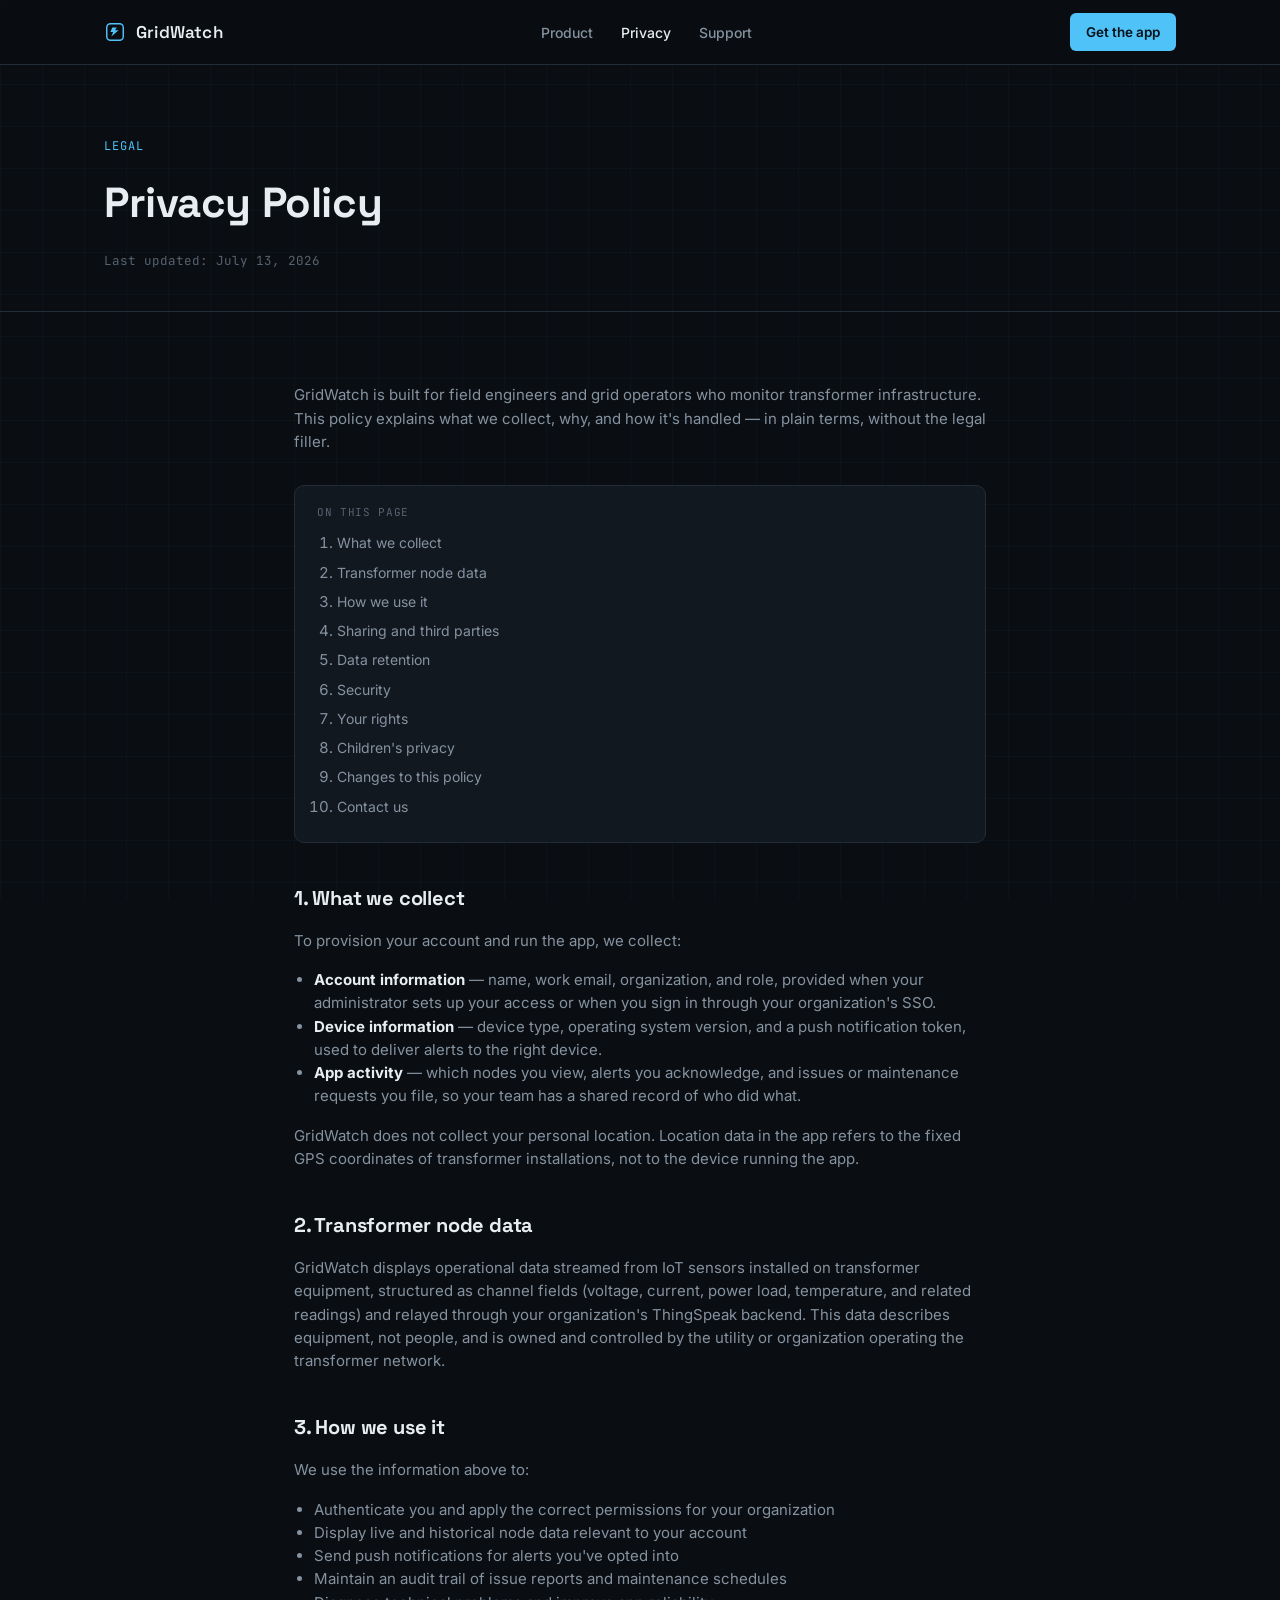
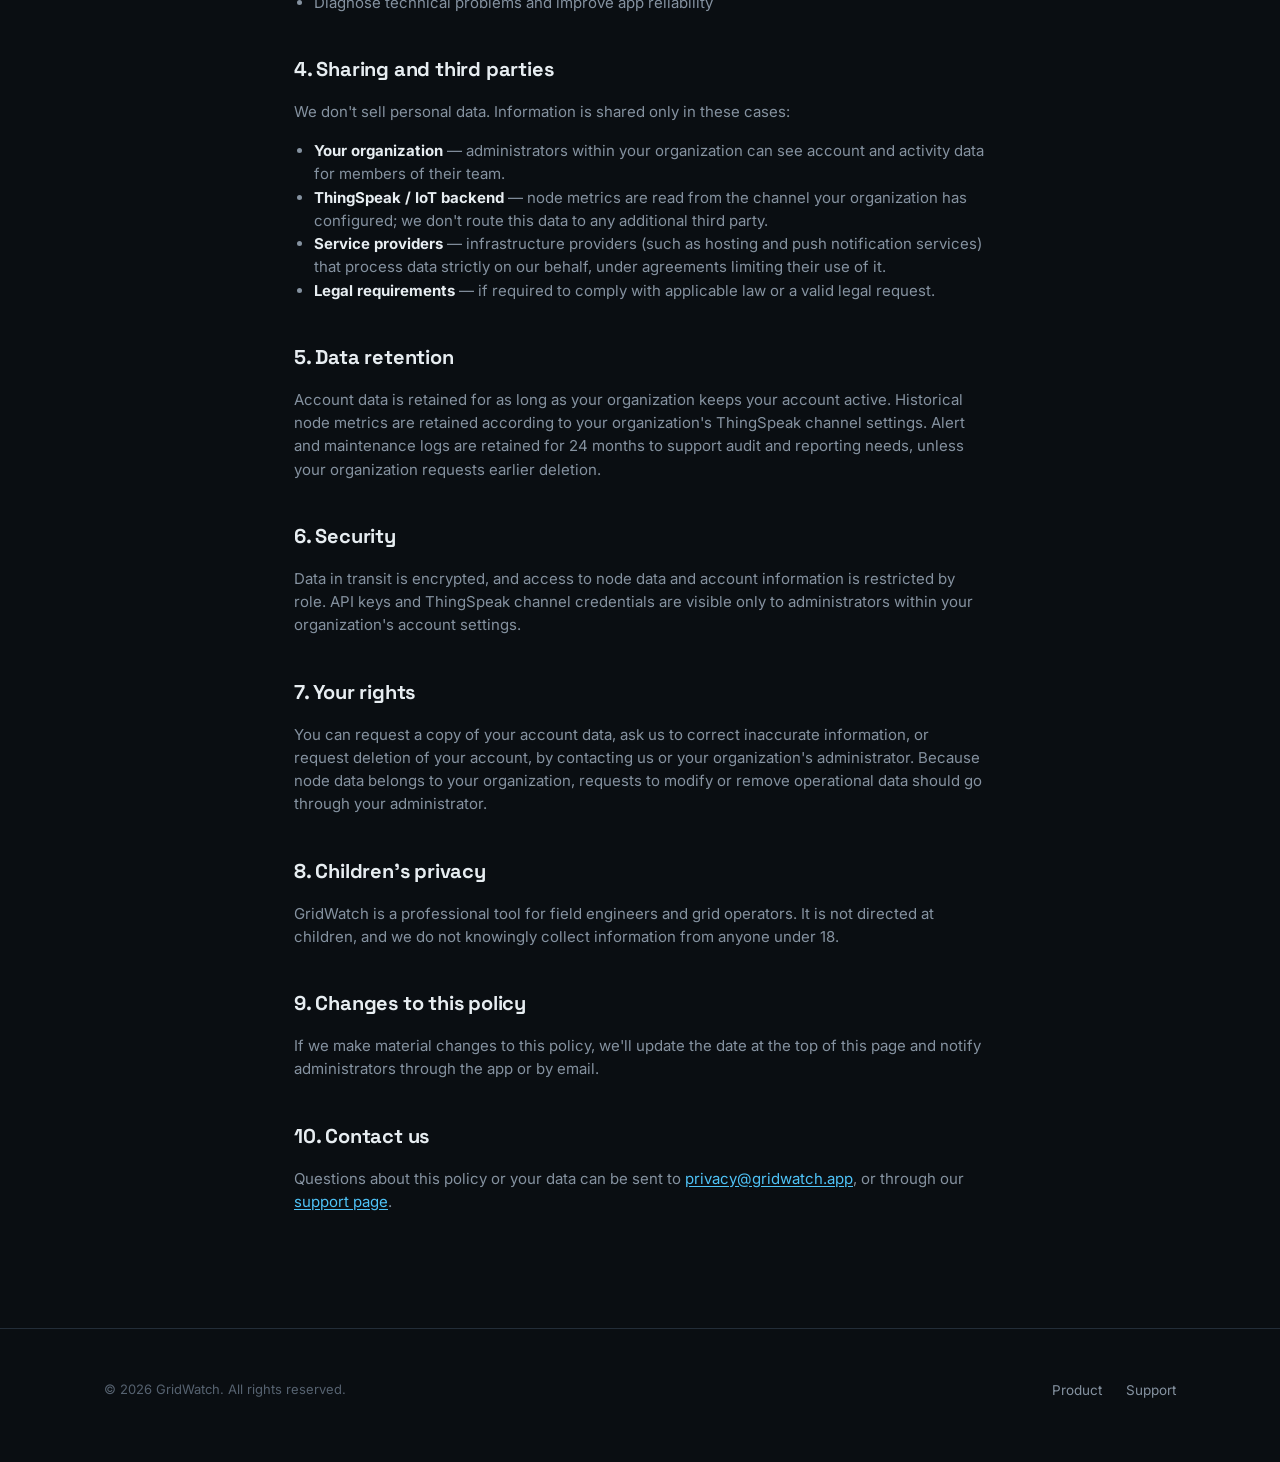
==== privacy.html @ d5551a35 "feat: implement new privacy and support pages with unified site styling" ====
<!DOCTYPE html>
<html lang="en">
<head>
<meta charset="UTF-8">
<meta name="viewport" content="width=device-width, initial-scale=1.0">
<title>Privacy Policy — GridWatch</title>
<meta name="description" content="How GridWatch collects, uses, and protects data for field engineers and grid operators monitoring transformer nodes across Ghana.">
<link rel="preconnect" href="https://fonts.googleapis.com">
<link rel="preconnect" href="https://fonts.gstatic.com" crossorigin>
<link href="https://fonts.googleapis.com/css2?family=Space+Grotesk:wght@500;600;700&family=Inter:wght@400;500;600&family=JetBrains+Mono:wght@400;500&display=swap" rel="stylesheet">
<link rel="stylesheet" href="styles.css">
</head>
<body>

<nav class="site-nav">
  <div class="wrap">
    <a href="index.html" class="brand">
      <svg class="brand-mark" viewBox="0 0 24 24" fill="none" xmlns="http://www.w3.org/2000/svg">
        <rect x="3" y="3" width="18" height="18" rx="4" stroke="#4fc3f7" stroke-width="1.6"/>
        <path d="M9 7L7 12H10L8 17L16 10H12L14 7H9Z" fill="#4fc3f7"/>
      </svg>
      GridWatch
    </a>
    <ul class="nav-links">
      <li><a href="index.html">Product</a></li>
      <li><a href="privacy.html" aria-current="page">Privacy</a></li>
      <li><a href="support.html">Support</a></li>
    </ul>
    <a href="support.html" class="nav-cta">Get the app</a>
  </div>
</nav>

<header class="page-header">
  <div class="wrap">
    <span class="section-label">Legal</span>
    <h1>Privacy Policy</h1>
    <span class="updated">Last updated: July 13, 2026</span>
  </div>
</header>

<div class="content">
  <p>GridWatch is built for field engineers and grid operators who monitor transformer infrastructure. This policy explains what we collect, why, and how it's handled — in plain terms, without the legal filler.</p>

  <div class="toc">
    <span class="toc-label">On this page</span>
    <ol>
      <li><a href="#collect">What we collect</a></li>
      <li><a href="#node-data">Transformer node data</a></li>
      <li><a href="#use">How we use it</a></li>
      <li><a href="#sharing">Sharing and third parties</a></li>
      <li><a href="#retention">Data retention</a></li>
      <li><a href="#security">Security</a></li>
      <li><a href="#rights">Your rights</a></li>
      <li><a href="#children">Children's privacy</a></li>
      <li><a href="#changes">Changes to this policy</a></li>
      <li><a href="#contact">Contact us</a></li>
    </ol>
  </div>

  <h2 id="collect">1. What we collect</h2>
  <p>To provision your account and run the app, we collect:</p>
  <ul>
    <li><strong>Account information</strong> — name, work email, organization, and role, provided when your administrator sets up your access or when you sign in through your organization's SSO.</li>
    <li><strong>Device information</strong> — device type, operating system version, and a push notification token, used to deliver alerts to the right device.</li>
    <li><strong>App activity</strong> — which nodes you view, alerts you acknowledge, and issues or maintenance requests you file, so your team has a shared record of who did what.</li>
  </ul>
  <p>GridWatch does not collect your personal location. Location data in the app refers to the fixed GPS coordinates of transformer installations, not to the device running the app.</p>

  <h2 id="node-data">2. Transformer node data</h2>
  <p>GridWatch displays operational data streamed from IoT sensors installed on transformer equipment, structured as channel fields (voltage, current, power load, temperature, and related readings) and relayed through your organization's ThingSpeak backend. This data describes equipment, not people, and is owned and controlled by the utility or organization operating the transformer network.</p>

  <h2 id="use">3. How we use it</h2>
  <p>We use the information above to:</p>
  <ul>
    <li>Authenticate you and apply the correct permissions for your organization</li>
    <li>Display live and historical node data relevant to your account</li>
    <li>Send push notifications for alerts you've opted into</li>
    <li>Maintain an audit trail of issue reports and maintenance schedules</li>
    <li>Diagnose technical problems and improve app reliability</li>
  </ul>

  <h2 id="sharing">4. Sharing and third parties</h2>
  <p>We don't sell personal data. Information is shared only in these cases:</p>
  <ul>
    <li><strong>Your organization</strong> — administrators within your organization can see account and activity data for members of their team.</li>
    <li><strong>ThingSpeak / IoT backend</strong> — node metrics are read from the channel your organization has configured; we don't route this data to any additional third party.</li>
    <li><strong>Service providers</strong> — infrastructure providers (such as hosting and push notification services) that process data strictly on our behalf, under agreements limiting their use of it.</li>
    <li><strong>Legal requirements</strong> — if required to comply with applicable law or a valid legal request.</li>
  </ul>

  <h2 id="retention">5. Data retention</h2>
  <p>Account data is retained for as long as your organization keeps your account active. Historical node metrics are retained according to your organization's ThingSpeak channel settings. Alert and maintenance logs are retained for 24 months to support audit and reporting needs, unless your organization requests earlier deletion.</p>

  <h2 id="security">6. Security</h2>
  <p>Data in transit is encrypted, and access to node data and account information is restricted by role. API keys and ThingSpeak channel credentials are visible only to administrators within your organization's account settings.</p>

  <h2 id="rights">7. Your rights</h2>
  <p>You can request a copy of your account data, ask us to correct inaccurate information, or request deletion of your account, by contacting us or your organization's administrator. Because node data belongs to your organization, requests to modify or remove operational data should go through your administrator.</p>

  <h2 id="children">8. Children's privacy</h2>
  <p>GridWatch is a professional tool for field engineers and grid operators. It is not directed at children, and we do not knowingly collect information from anyone under 18.</p>

  <h2 id="changes">9. Changes to this policy</h2>
  <p>If we make material changes to this policy, we'll update the date at the top of this page and notify administrators through the app or by email.</p>

  <h2 id="contact">10. Contact us</h2>
  <p>Questions about this policy or your data can be sent to <a class="inline-link" href="mailto:privacy@gridwatch.app">privacy@gridwatch.app</a>, or through our <a class="inline-link" href="support.html">support page</a>.</p>
</div>

<footer>
  <div class="wrap footer-row">
    <span class="footer-copy">© 2026 GridWatch. All rights reserved.</span>
    <ul class="footer-links">
      <li><a href="index.html">Product</a></li>
      <li><a href="support.html">Support</a></li>
    </ul>
  </div>
</footer>

</body>
</html>
---- styles.css ----
/* ===========================================================
   GridWatch — Design Tokens
   Control-room dashboard aesthetic. Dark base, three status
   colors carried over from the app itself, cyan as the one
   interactive/brand accent (kept separate from status colors
   so it never gets mistaken for a state).
=========================================================== */
:root {
  --bg: #0a0e12;
  --surface: #121820;
  --surface-2: #1a222b;
  --border: #232d38;
  --text: #e7edf1;
  --text-muted: #8592a0;
  --text-faint: #566270;

  --green: #34d399;   /* normal / online   */
  --amber: #fbbf24;   /* warning           */
  --red:   #f87171;   /* critical / offline*/
  --cyan:  #4fc3f7;   /* brand / interactive only */

  --font-display: "Space Grotesk", "Inter", sans-serif;
  --font-body: "Inter", sans-serif;
  --font-mono: "JetBrains Mono", ui-monospace, monospace;

  --radius-sm: 6px;
  --radius-md: 10px;
  --radius-lg: 16px;

  --max-w: 1120px;
}

* { box-sizing: border-box; }
html { scroll-behavior: smooth; }

body {
  margin: 0;
  background: var(--bg);
  color: var(--text);
  font-family: var(--font-body);
  line-height: 1.55;
  -webkit-font-smoothing: antialiased;
}

body::before {
  /* faint schematic grid, sits behind everything */
  content: "";
  position: fixed;
  inset: 0;
  background-image:
    linear-gradient(rgba(79, 195, 247, 0.035) 1px, transparent 1px),
    linear-gradient(90deg, rgba(79, 195, 247, 0.035) 1px, transparent 1px);
  background-size: 42px 42px;
  pointer-events: none;
  z-index: 0;
}

img, svg { display: block; max-width: 100%; }
a { color: inherit; }

.wrap {
  max-width: var(--max-w);
  margin: 0 auto;
  padding: 0 24px;
  position: relative;
  z-index: 1;
}

/* ---------- Nav ---------- */
.site-nav {
  position: sticky;
  top: 0;
  z-index: 20;
  background: rgba(10, 14, 18, 0.82);
  backdrop-filter: blur(10px);
  border-bottom: 1px solid var(--border);
}
.site-nav .wrap {
  display: flex;
  align-items: center;
  justify-content: space-between;
  height: 64px;
}
.brand {
  display: flex;
  align-items: center;
  gap: 10px;
  font-family: var(--font-display);
  font-weight: 600;
  font-size: 17px;
  letter-spacing: 0.2px;
  text-decoration: none;
}
.brand-mark {
  width: 22px;
  height: 22px;
  flex-shrink: 0;
}
.nav-links {
  display: flex;
  align-items: center;
  gap: 28px;
  list-style: none;
  margin: 0;
  padding: 0;
}
.nav-links a {
  text-decoration: none;
  color: var(--text-muted);
  font-size: 14px;
  font-weight: 500;
  transition: color 0.15s ease;
}
.nav-links a:hover, .nav-links a[aria-current="page"] { color: var(--text); }
.nav-cta {
  display: inline-flex;
  align-items: center;
  gap: 6px;
  background: var(--cyan);
  color: #06121a;
  padding: 9px 16px;
  border-radius: var(--radius-sm);
  font-size: 13.5px;
  font-weight: 600;
  text-decoration: none;
  white-space: nowrap;
}
.nav-toggle { display: none; }

@media (max-width: 720px) {
  .nav-links { display: none; }
  .nav-toggle {
    display: inline-flex;
    background: none;
    border: 1px solid var(--border);
    color: var(--text);
    border-radius: var(--radius-sm);
    padding: 8px 10px;
  }
}

/* ---------- Buttons ---------- */
.btn {
  display: inline-flex;
  align-items: center;
  gap: 8px;
  padding: 12px 20px;
  border-radius: var(--radius-sm);
  font-size: 14.5px;
  font-weight: 600;
  text-decoration: none;
  border: 1px solid transparent;
  cursor: pointer;
}
.btn-primary { background: var(--cyan); color: #06121a; }
.btn-primary:hover { background: #7ad2f9; }
.btn-ghost {
  background: transparent;
  color: var(--text);
  border-color: var(--border);
}
.btn-ghost:hover { border-color: var(--text-faint); }

/* ---------- Status chips (mirrors in-app status language) ---------- */
.dot {
  width: 8px; height: 8px; border-radius: 50%;
  display: inline-block; flex-shrink: 0;
}
.dot-green { background: var(--green); box-shadow: 0 0 0 3px rgba(52,211,153,0.15); }
.dot-amber { background: var(--amber); box-shadow: 0 0 0 3px rgba(251,191,36,0.15); }
.dot-red   { background: var(--red);   box-shadow: 0 0 0 3px rgba(248,113,113,0.15); }

/* ---------- Hero ---------- */
.hero {
  padding: 96px 0 64px;
  text-align: left;
}
.eyebrow {
  font-family: var(--font-mono);
  font-size: 12.5px;
  letter-spacing: 0.08em;
  color: var(--green);
  display: inline-flex;
  align-items: center;
  gap: 8px;
  margin-bottom: 22px;
  text-transform: uppercase;
}
.eyebrow .dot-green { animation: pulse 2.2s ease-in-out infinite; }
@keyframes pulse {
  0%, 100% { opacity: 1; }
  50% { opacity: 0.35; }
}
@media (prefers-reduced-motion: reduce) {
  .eyebrow .dot-green { animation: none; }
}

h1.hero-title {
  font-family: var(--font-display);
  font-size: clamp(34px, 5.4vw, 58px);
  line-height: 1.06;
  letter-spacing: -0.01em;
  margin: 0 0 22px;
  max-width: 15ch;
}
h1.hero-title .accent { color: var(--cyan); }

.hero-sub {
  font-size: 17px;
  color: var(--text-muted);
  max-width: 46ch;
  margin: 0 0 34px;
}
.hero-actions { display: flex; gap: 12px; flex-wrap: wrap; margin-bottom: 8px; }

/* ---------- Live strip (signature element) ---------- */
.live-strip {
  border-top: 1px solid var(--border);
  border-bottom: 1px solid var(--border);
  background: var(--surface);
  overflow: hidden;
  position: relative;
}
.live-strip::before, .live-strip::after {
  content: "";
  position: absolute;
  top: 0; bottom: 0;
  width: 60px;
  z-index: 2;
  pointer-events: none;
}
.live-strip::before { left: 0; background: linear-gradient(90deg, var(--surface), transparent); }
.live-strip::after  { right: 0; background: linear-gradient(270deg, var(--surface), transparent); }

.strip-track {
  display: flex;
  gap: 0;
  width: max-content;
  animation: scroll-strip 34s linear infinite;
}
@media (prefers-reduced-motion: reduce) {
  .strip-track { animation: none; }
}
@keyframes scroll-strip {
  from { transform: translateX(0); }
  to { transform: translateX(-50%); }
}
.strip-node {
  display: flex;
  align-items: center;
  gap: 10px;
  padding: 14px 26px;
  border-right: 1px solid var(--border);
  font-family: var(--font-mono);
  font-size: 12.5px;
  color: var(--text-muted);
  white-space: nowrap;
}
.strip-node .id { color: var(--text); }
.strip-node .val { color: var(--text-faint); }

/* ---------- Sections ---------- */
section { padding: 88px 0; position: relative; z-index: 1; }
.section-head { max-width: 56ch; margin-bottom: 48px; }
.section-label {
  font-family: var(--font-mono);
  font-size: 12px;
  letter-spacing: 0.08em;
  text-transform: uppercase;
  color: var(--cyan);
  margin-bottom: 12px;
  display: block;
}
h2 {
  font-family: var(--font-display);
  font-size: clamp(26px, 3.4vw, 36px);
  margin: 0 0 12px;
  letter-spacing: -0.01em;
}
.section-sub { color: var(--text-muted); font-size: 15.5px; margin: 0; }

/* ---------- Feature grid ---------- */
.feature-grid {
  display: grid;
  grid-template-columns: repeat(3, 1fr);
  gap: 1px;
  background: var(--border);
  border: 1px solid var(--border);
  border-radius: var(--radius-lg);
  overflow: hidden;
}
.feature-card {
  background: var(--surface);
  padding: 28px 24px;
}
.feature-card .icon {
  width: 34px; height: 34px;
  margin-bottom: 18px;
  color: var(--cyan);
}
.feature-card h3 {
  font-family: var(--font-display);
  font-size: 16.5px;
  margin: 0 0 8px;
  font-weight: 600;
}
.feature-card p {
  color: var(--text-muted);
  font-size: 14px;
  margin: 0;
}
@media (max-width: 860px) {
  .feature-grid { grid-template-columns: repeat(2, 1fr); }
}
@media (max-width: 560px) {
  .feature-grid { grid-template-columns: 1fr; }
}

/* ---------- Phone mockups ---------- */
.screens-row {
  display: grid;
  grid-template-columns: repeat(3, 1fr);
  gap: 28px;
  align-items: start;
}
@media (max-width: 860px) {
  .screens-row { grid-template-columns: 1fr; max-width: 320px; margin: 0 auto; }
}
.phone {
  background: var(--surface);
  border: 1px solid var(--border);
  border-radius: 26px;
  padding: 10px;
  box-shadow: 0 30px 60px -30px rgba(0,0,0,0.6);
}
.phone-screen {
  background: var(--bg);
  border-radius: 18px;
  padding: 14px 12px;
  min-height: 320px;
  display: flex;
  flex-direction: column;
  gap: 10px;
}
.phone-cap { text-align: center; font-size: 13px; color: var(--text-muted); margin-top: 14px; }

.mock-card {
  background: var(--surface-2);
  border: 1px solid var(--border);
  border-radius: var(--radius-md);
  padding: 10px 12px;
}
.mock-row { display: flex; justify-content: space-between; align-items: center; gap: 8px; }
.mock-id { font-family: var(--font-mono); font-size: 11px; color: var(--text); }
.mock-region { font-size: 10.5px; color: var(--text-faint); margin-top: 2px; }
.mock-badge {
  font-family: var(--font-mono);
  font-size: 9.5px;
  padding: 2px 7px;
  border-radius: 20px;
  display: inline-flex;
  align-items: center;
  gap: 4px;
}
.badge-green { background: rgba(52,211,153,0.12); color: var(--green); }
.badge-amber { background: rgba(251,191,36,0.12); color: var(--amber); }
.badge-red   { background: rgba(248,113,113,0.12); color: var(--red); }
.mock-metrics { display: flex; gap: 8px; margin-top: 8px; }
.mock-metric { flex: 1; background: var(--bg); border-radius: 6px; padding: 6px 8px; }
.mock-metric .n { font-family: var(--font-mono); font-size: 13px; }
.mock-metric .l { font-size: 9px; color: var(--text-faint); text-transform: uppercase; letter-spacing: 0.04em; }

.mock-map {
  flex: 1;
  border-radius: var(--radius-md);
  background:
    radial-gradient(circle at 30% 30%, rgba(52,211,153,0.18), transparent 40%),
    radial-gradient(circle at 70% 55%, rgba(251,191,36,0.16), transparent 35%),
    radial-gradient(circle at 45% 75%, rgba(248,113,113,0.18), transparent 35%),
    var(--surface-2);
  position: relative;
  border: 1px solid var(--border);
}
.mock-pin {
  position: absolute;
  width: 10px; height: 10px;
  border-radius: 50%;
  box-shadow: 0 0 0 3px rgba(255,255,255,0.06);
}

.mock-chart {
  height: 74px;
  background: var(--surface-2);
  border-radius: var(--radius-md);
  border: 1px solid var(--border);
  padding: 8px;
}

/* ---------- CTA band ---------- */
.cta-band {
  background: var(--surface);
  border-top: 1px solid var(--border);
  border-bottom: 1px solid var(--border);
  text-align: center;
}
.cta-band h2 { margin-bottom: 14px; }
.cta-band p { color: var(--text-muted); margin: 0 0 30px; }
.cta-actions { display: flex; justify-content: center; gap: 12px; flex-wrap: wrap; }

/* ---------- Footer ---------- */
footer {
  padding: 48px 0 60px;
  border-top: 1px solid var(--border);
}
.footer-row {
  display: flex;
  justify-content: space-between;
  align-items: center;
  flex-wrap: wrap;
  gap: 18px;
}
.footer-links { display: flex; gap: 24px; list-style: none; margin: 0; padding: 0; }
.footer-links a {
  text-decoration: none;
  color: var(--text-muted);
  font-size: 13.5px;
}
.footer-links a:hover { color: var(--text); }
.footer-copy { color: var(--text-faint); font-size: 13px; }

/* ---------- Simple content pages (privacy / support) ---------- */
.page-header {
  padding: 72px 0 40px;
  border-bottom: 1px solid var(--border);
}
.page-header .section-label { margin-bottom: 14px; }
.page-header h1 {
  font-family: var(--font-display);
  font-size: clamp(28px, 4vw, 42px);
  margin: 0 0 12px;
  letter-spacing: -0.01em;
}
.page-header .updated {
  font-family: var(--font-mono);
  font-size: 12.5px;
  color: var(--text-faint);
}

.content {
  max-width: 74ch;
  padding: 56px 24px 100px;
  margin: 0 auto;
  position: relative;
  z-index: 1;
}
.content h2 {
  font-size: 20px;
  margin: 40px 0 12px;
}
.content h2:first-child { margin-top: 0; }
.content p, .content li {
  color: var(--text-muted);
  font-size: 15px;
}
.content ul { padding-left: 20px; }
.content strong { color: var(--text); }
.content a.inline-link {
  color: var(--cyan);
  text-decoration: underline;
  text-underline-offset: 2px;
}

.toc {
  background: var(--surface);
  border: 1px solid var(--border);
  border-radius: var(--radius-md);
  padding: 18px 22px;
  margin: 32px 0 8px;
}
.toc-label {
  font-family: var(--font-mono);
  font-size: 11px;
  text-transform: uppercase;
  letter-spacing: 0.06em;
  color: var(--text-faint);
  margin-bottom: 10px;
  display: block;
}
.toc ol { margin: 0; padding-left: 20px; }
.toc a { color: var(--text-muted); text-decoration: none; font-size: 14px; }
.toc a:hover { color: var(--cyan); }
.toc li { margin-bottom: 6px; }

/* ---------- Support page specifics ---------- */
.support-grid {
  display: grid;
  grid-template-columns: 1fr 1fr;
  gap: 20px;
  margin: 8px 0 8px;
}
@media (max-width: 700px) { .support-grid { grid-template-columns: 1fr; } }
.support-card {
  background: var(--surface);
  border: 1px solid var(--border);
  border-radius: var(--radius-md);
  padding: 22px;
}
.support-card h3 {
  font-family: var(--font-display);
  font-size: 16px;
  margin: 0 0 6px;
}
.support-card p { margin: 0 0 14px; }
.support-card a.inline-link { font-size: 14px; }

.faq-item {
  border-bottom: 1px solid var(--border);
  padding: 20px 0;
}
.faq-item:first-child { padding-top: 0; }
.faq-item h3 {
  font-family: var(--font-body);
  font-weight: 600;
  font-size: 15.5px;
  color: var(--text);
  margin: 0 0 8px;
  display: flex;
  gap: 10px;
  align-items: baseline;
}
.faq-item h3 .dot { margin-top: 3px; }
.faq-item p { margin: 0; padding-left: 18px; }

.status-key {
  display: flex;
  gap: 22px;
  flex-wrap: wrap;
  margin: 18px 0 8px;
}
.status-key span {
  display: flex; align-items: center; gap: 8px;
  font-size: 13.5px; color: var(--text-muted);
}
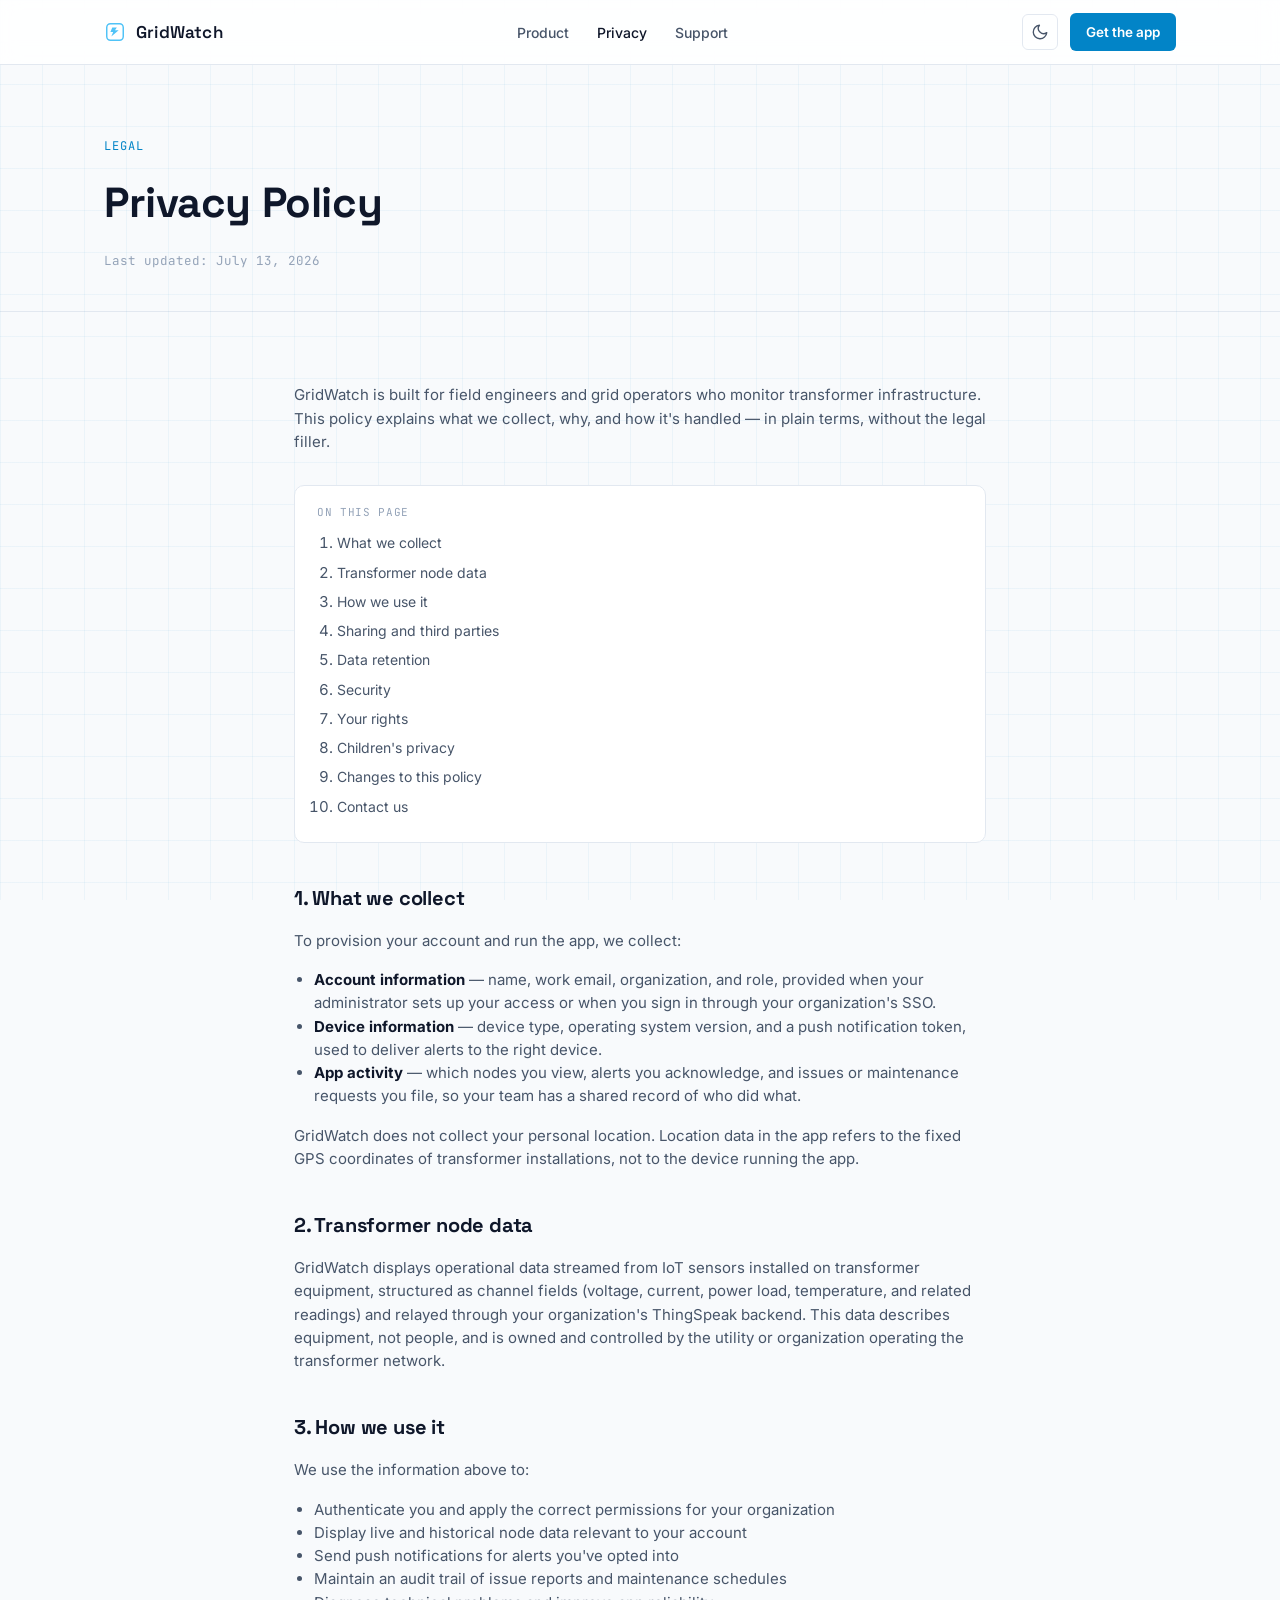
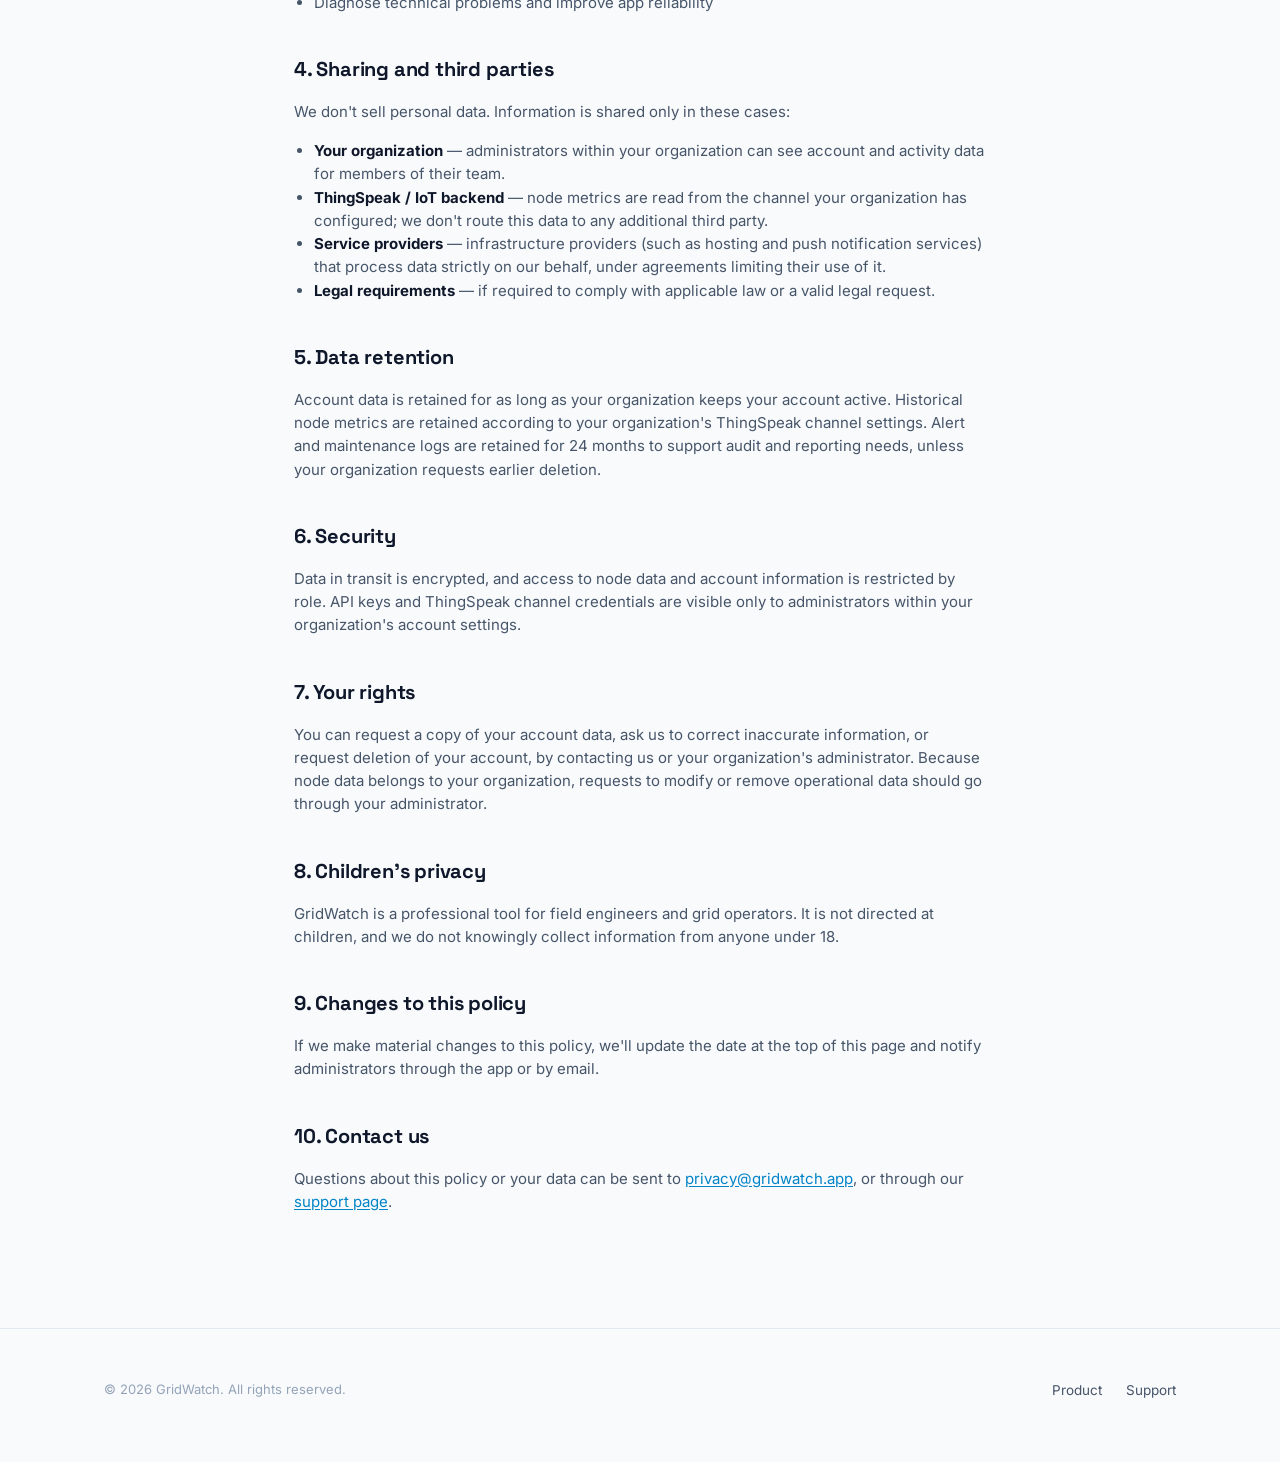
==== commit 7d324cda: "Add light mode support and theme toggle control across GridWatch pages Co-authored-by: KaliBlip <698" ====
--- a/privacy.html
+++ b/privacy.html
@@ -9,6 +9,7 @@
 <link rel="preconnect" href="https://fonts.gstatic.com" crossorigin>
 <link href="https://fonts.googleapis.com/css2?family=Space+Grotesk:wght@500;600;700&family=Inter:wght@400;500;600&family=JetBrains+Mono:wght@400;500&display=swap" rel="stylesheet">
 <link rel="stylesheet" href="styles.css">
+<script src="theme-init.js"></script>
 </head>
 <body>
 
@@ -26,7 +27,25 @@
       <li><a href="privacy.html" aria-current="page">Privacy</a></li>
       <li><a href="support.html">Support</a></li>
     </ul>
-    <a href="support.html" class="nav-cta">Get the app</a>
+    <div class="nav-actions">
+      <button class="theme-toggle" aria-label="Toggle theme">
+        <svg class="icon-sun" viewBox="0 0 24 24" fill="none" stroke="currentColor" stroke-width="1.8" stroke-linecap="round" stroke-linejoin="round">
+          <circle cx="12" cy="12" r="5"></circle>
+          <line x1="12" y1="1" x2="12" y2="3"></line>
+          <line x1="12" y1="21" x2="12" y2="23"></line>
+          <line x1="4.22" y1="4.22" x2="5.64" y2="5.64"></line>
+          <line x1="18.36" y1="18.36" x2="19.78" y2="19.78"></line>
+          <line x1="1" y1="12" x2="3" y2="12"></line>
+          <line x1="21" y1="12" x2="23" y2="12"></line>
+          <line x1="4.22" y1="19.78" x2="5.64" y2="18.36"></line>
+          <line x1="18.36" y1="5.64" x2="19.78" y2="4.22"></line>
+        </svg>
+        <svg class="icon-moon" viewBox="0 0 24 24" fill="none" stroke="currentColor" stroke-width="1.8" stroke-linecap="round" stroke-linejoin="round">
+          <path d="M21 12.79A9 9 0 1 1 11.21 3 7 7 0 0 0 21 12.79z"></path>
+        </svg>
+      </button>
+      <a href="support.html" class="nav-cta">Get the app</a>
+    </div>
   </div>
 </nav>
 
@@ -117,5 +136,6 @@
   </div>
 </footer>
 
+<script src="theme.js"></script>
 </body>
 </html>
--- a/styles.css
+++ b/styles.css
@@ -19,6 +19,13 @@
   --red:   #f87171;   /* critical / offline*/
   --cyan:  #4fc3f7;   /* brand / interactive only */
 
+  --nav-bg: rgba(10, 14, 18, 0.82);
+  --grid-line: rgba(79, 195, 247, 0.035);
+  --shadow-phone: 0 30px 60px -30px rgba(0,0,0,0.6);
+  --btn-primary-bg: #4fc3f7;
+  --btn-primary-hover: #7ad2f9;
+  --btn-primary-text: #06121a;
+
   --font-display: "Space Grotesk", "Inter", sans-serif;
   --font-body: "Inter", sans-serif;
   --font-mono: "JetBrains Mono", ui-monospace, monospace;
@@ -28,6 +35,82 @@
   --radius-lg: 16px;
 
   --max-w: 1120px;
+
+  color-scheme: dark;
+}
+
+[data-theme="light"] {
+  --bg: #f8fafc;
+  --surface: #ffffff;
+  --surface-2: #f1f5f9;
+  --border: #e2e8f0;
+  --text: #0f172a;
+  --text-muted: #475569;
+  --text-faint: #94a3b8;
+
+  --green: #10b981;
+  --amber: #f59e0b;
+  --red:   #ef4444;
+  --cyan:  #0284c7;
+
+  --nav-bg: rgba(255, 255, 255, 0.85);
+  --grid-line: rgba(2, 132, 199, 0.05);
+  --shadow-phone: 0 20px 40px -15px rgba(15, 23, 42, 0.12);
+  --btn-primary-bg: #0284c7;
+  --btn-primary-hover: #0369a1;
+  --btn-primary-text: #ffffff;
+
+  color-scheme: light;
+}
+
+[data-theme="dark"] {
+  --bg: #0a0e12;
+  --surface: #121820;
+  --surface-2: #1a222b;
+  --border: #232d38;
+  --text: #e7edf1;
+  --text-muted: #8592a0;
+  --text-faint: #566270;
+
+  --green: #34d399;
+  --amber: #fbbf24;
+  --red:   #f87171;
+  --cyan:  #4fc3f7;
+
+  --nav-bg: rgba(10, 14, 18, 0.82);
+  --grid-line: rgba(79, 195, 247, 0.035);
+  --shadow-phone: 0 30px 60px -30px rgba(0,0,0,0.6);
+  --btn-primary-bg: #4fc3f7;
+  --btn-primary-hover: #7ad2f9;
+  --btn-primary-text: #06121a;
+
+  color-scheme: dark;
+}
+
+@media (prefers-color-scheme: light) {
+  :root:not([data-theme="dark"]) {
+    --bg: #f8fafc;
+    --surface: #ffffff;
+    --surface-2: #f1f5f9;
+    --border: #e2e8f0;
+    --text: #0f172a;
+    --text-muted: #475569;
+    --text-faint: #94a3b8;
+
+    --green: #10b981;
+    --amber: #f59e0b;
+    --red:   #ef4444;
+    --cyan:  #0284c7;
+
+    --nav-bg: rgba(255, 255, 255, 0.85);
+    --grid-line: rgba(2, 132, 199, 0.05);
+    --shadow-phone: 0 20px 40px -15px rgba(15, 23, 42, 0.12);
+    --btn-primary-bg: #0284c7;
+    --btn-primary-hover: #0369a1;
+    --btn-primary-text: #ffffff;
+
+    color-scheme: light;
+  }
 }
 
 * { box-sizing: border-box; }
@@ -48,8 +131,8 @@
   position: fixed;
   inset: 0;
   background-image:
-    linear-gradient(rgba(79, 195, 247, 0.035) 1px, transparent 1px),
-    linear-gradient(90deg, rgba(79, 195, 247, 0.035) 1px, transparent 1px);
+    linear-gradient(var(--grid-line) 1px, transparent 1px),
+    linear-gradient(90deg, var(--grid-line) 1px, transparent 1px);
   background-size: 42px 42px;
   pointer-events: none;
   z-index: 0;
@@ -71,7 +154,7 @@
   position: sticky;
   top: 0;
   z-index: 20;
-  background: rgba(10, 14, 18, 0.82);
+  background: var(--nav-bg);
   backdrop-filter: blur(10px);
   border-bottom: 1px solid var(--border);
 }
@@ -112,12 +195,17 @@
   transition: color 0.15s ease;
 }
 .nav-links a:hover, .nav-links a[aria-current="page"] { color: var(--text); }
+.nav-actions {
+  display: flex;
+  align-items: center;
+  gap: 12px;
+}
 .nav-cta {
   display: inline-flex;
   align-items: center;
   gap: 6px;
-  background: var(--cyan);
-  color: #06121a;
+  background: var(--btn-primary-bg);
+  color: var(--btn-primary-text);
   padding: 9px 16px;
   border-radius: var(--radius-sm);
   font-size: 13.5px;
@@ -125,6 +213,43 @@
   text-decoration: none;
   white-space: nowrap;
 }
+.nav-cta:hover {
+  background: var(--btn-primary-hover);
+}
+.theme-toggle {
+  background: transparent;
+  border: 1px solid var(--border);
+  color: var(--text-muted);
+  width: 36px;
+  height: 36px;
+  border-radius: var(--radius-sm);
+  display: inline-flex;
+  align-items: center;
+  justify-content: center;
+  cursor: pointer;
+  padding: 0;
+  transition: color 0.15s ease, border-color 0.15s ease, background-color 0.15s ease;
+}
+.theme-toggle:hover {
+  color: var(--text);
+  border-color: var(--text-faint);
+  background: var(--surface-2);
+}
+.theme-toggle svg {
+  width: 18px;
+  height: 18px;
+}
+.theme-toggle .icon-sun { display: block; }
+.theme-toggle .icon-moon { display: none; }
+
+[data-theme="light"] .theme-toggle .icon-sun { display: none; }
+[data-theme="light"] .theme-toggle .icon-moon { display: block; }
+
+@media (prefers-color-scheme: light) {
+  :root:not([data-theme="dark"]) .theme-toggle .icon-sun { display: none; }
+  :root:not([data-theme="dark"]) .theme-toggle .icon-moon { display: block; }
+}
+
 .nav-toggle { display: none; }
 
 @media (max-width: 720px) {
@@ -152,8 +277,8 @@
   border: 1px solid transparent;
   cursor: pointer;
 }
-.btn-primary { background: var(--cyan); color: #06121a; }
-.btn-primary:hover { background: #7ad2f9; }
+.btn-primary { background: var(--btn-primary-bg); color: var(--btn-primary-text); }
+.btn-primary:hover { background: var(--btn-primary-hover); }
 .btn-ghost {
   background: transparent;
   color: var(--text);
@@ -331,7 +456,7 @@
   border: 1px solid var(--border);
   border-radius: 26px;
   padding: 10px;
-  box-shadow: 0 30px 60px -30px rgba(0,0,0,0.6);
+  box-shadow: var(--shadow-phone);
 }
 .phone-screen {
   background: var(--bg);
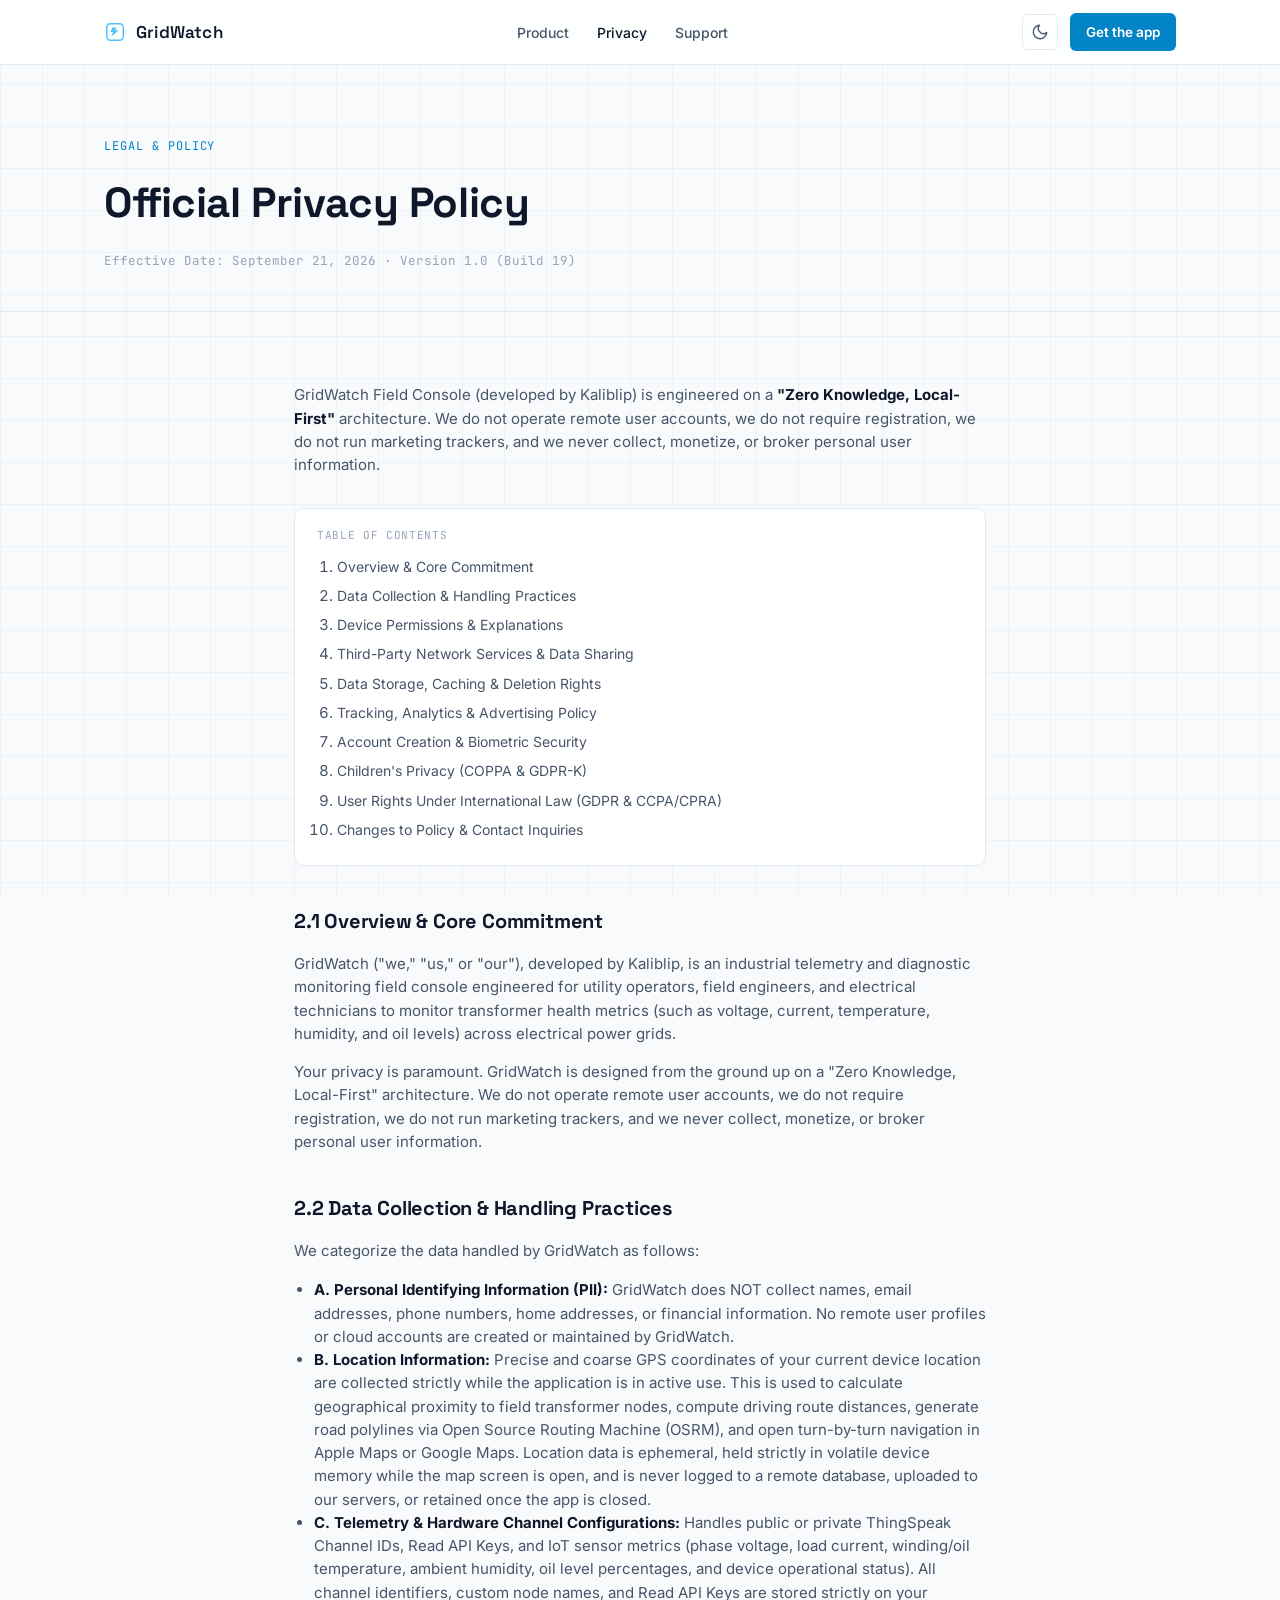
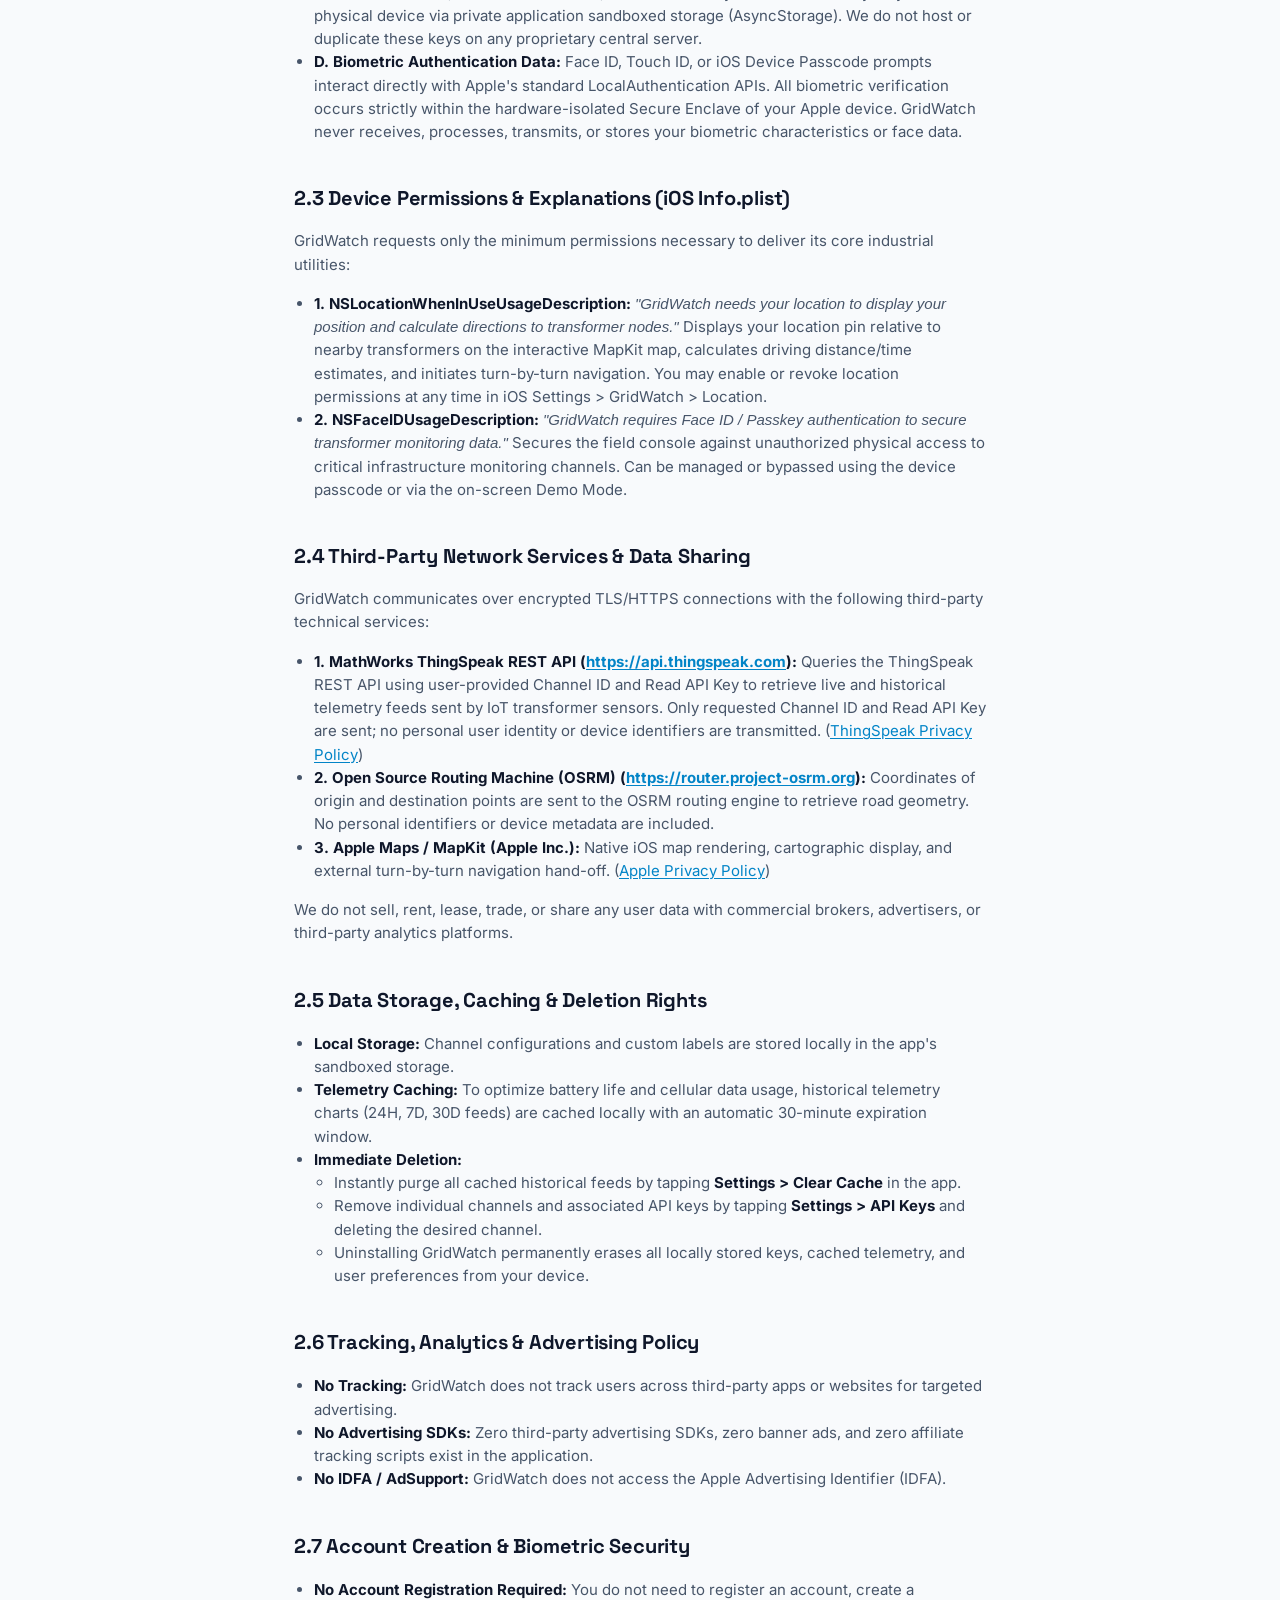
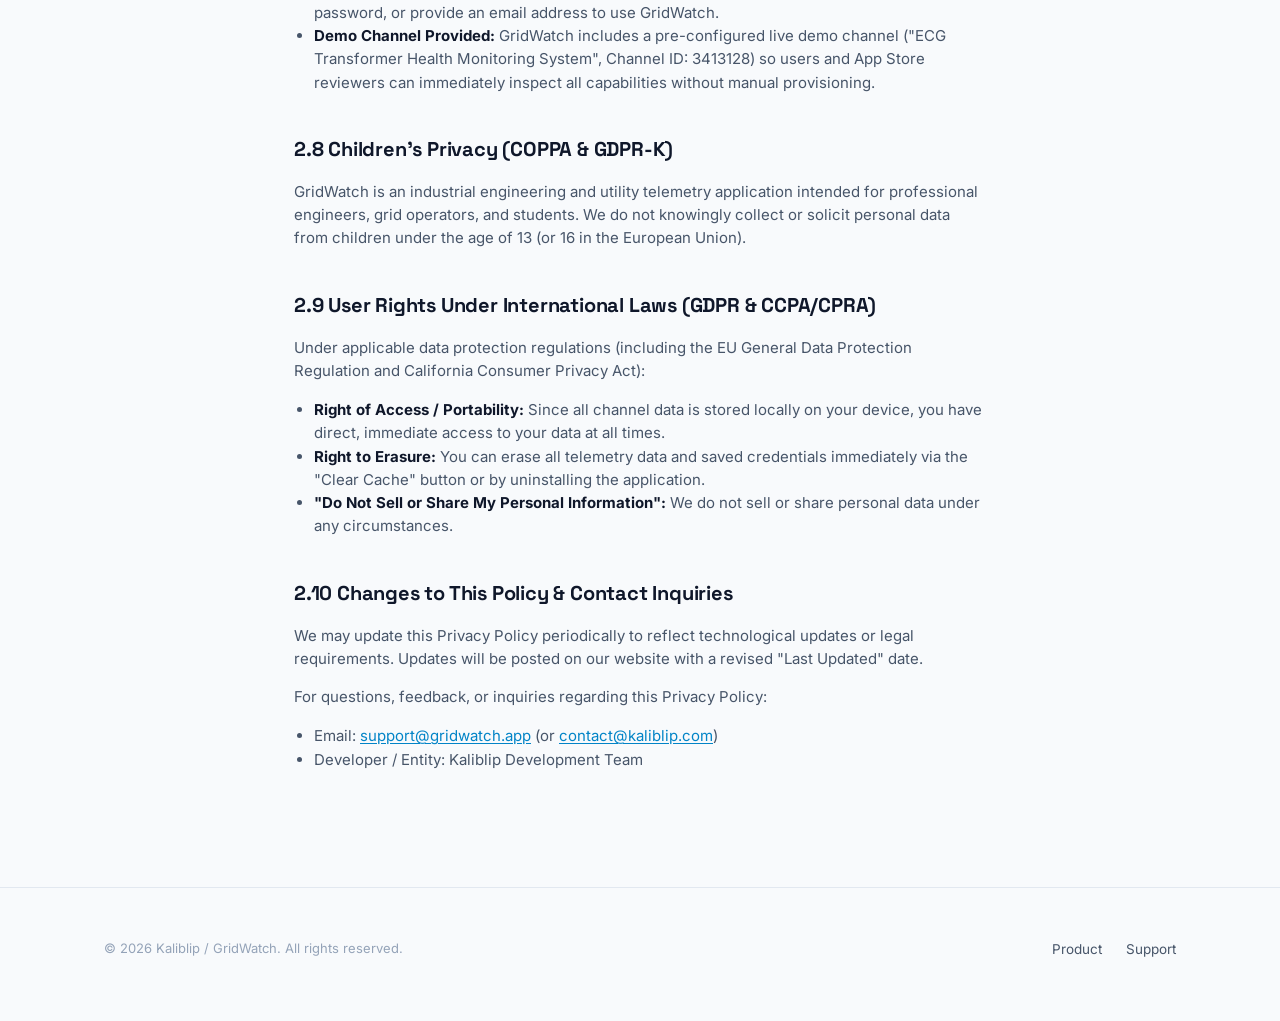
==== commit 7a15fc81: "Add theme toggle and update Privacy Policy & Support pages Co-authored-by: KaliBlip <69836195+KaliBl" ====
--- a/privacy.html
+++ b/privacy.html
@@ -4,7 +4,7 @@
 <meta charset="UTF-8">
 <meta name="viewport" content="width=device-width, initial-scale=1.0">
 <title>Privacy Policy — GridWatch</title>
-<meta name="description" content="How GridWatch collects, uses, and protects data for field engineers and grid operators monitoring transformer nodes across Ghana.">
+<meta name="description" content="Official Privacy Policy for GridWatch Field Console. Zero-knowledge, local-first architecture for electrical telemetry monitoring.">
 <link rel="preconnect" href="https://fonts.googleapis.com">
 <link rel="preconnect" href="https://fonts.gstatic.com" crossorigin>
 <link href="https://fonts.googleapis.com/css2?family=Space+Grotesk:wght@500;600;700&family=Inter:wght@400;500;600&family=JetBrains+Mono:wght@400;500&display=swap" rel="stylesheet">
@@ -51,84 +51,109 @@
 
 <header class="page-header">
   <div class="wrap">
-    <span class="section-label">Legal</span>
-    <h1>Privacy Policy</h1>
-    <span class="updated">Last updated: July 13, 2026</span>
+    <span class="section-label">Legal &amp; Policy</span>
+    <h1>Official Privacy Policy</h1>
+    <span class="updated">Effective Date: September 21, 2026 · Version 1.0 (Build 19)</span>
   </div>
 </header>
 
 <div class="content">
-  <p>GridWatch is built for field engineers and grid operators who monitor transformer infrastructure. This policy explains what we collect, why, and how it's handled — in plain terms, without the legal filler.</p>
+  <p>GridWatch Field Console (developed by Kaliblip) is engineered on a <strong>"Zero Knowledge, Local-First"</strong> architecture. We do not operate remote user accounts, we do not require registration, we do not run marketing trackers, and we never collect, monetize, or broker personal user information.</p>
 
   <div class="toc">
-    <span class="toc-label">On this page</span>
+    <span class="toc-label">Table of Contents</span>
     <ol>
-      <li><a href="#collect">What we collect</a></li>
-      <li><a href="#node-data">Transformer node data</a></li>
-      <li><a href="#use">How we use it</a></li>
-      <li><a href="#sharing">Sharing and third parties</a></li>
-      <li><a href="#retention">Data retention</a></li>
-      <li><a href="#security">Security</a></li>
-      <li><a href="#rights">Your rights</a></li>
-      <li><a href="#children">Children's privacy</a></li>
-      <li><a href="#changes">Changes to this policy</a></li>
-      <li><a href="#contact">Contact us</a></li>
+      <li><a href="#overview">Overview &amp; Core Commitment</a></li>
+      <li><a href="#collection">Data Collection &amp; Handling Practices</a></li>
+      <li><a href="#permissions">Device Permissions &amp; Explanations</a></li>
+      <li><a href="#third-parties">Third-Party Network Services &amp; Data Sharing</a></li>
+      <li><a href="#storage">Data Storage, Caching &amp; Deletion Rights</a></li>
+      <li><a href="#tracking">Tracking, Analytics &amp; Advertising Policy</a></li>
+      <li><a href="#accounts">Account Creation &amp; Biometric Security</a></li>
+      <li><a href="#children">Children's Privacy (COPPA &amp; GDPR-K)</a></li>
+      <li><a href="#rights">User Rights Under International Law (GDPR &amp; CCPA/CPRA)</a></li>
+      <li><a href="#changes">Changes to Policy &amp; Contact Inquiries</a></li>
     </ol>
   </div>
 
-  <h2 id="collect">1. What we collect</h2>
-  <p>To provision your account and run the app, we collect:</p>
+  <h2 id="overview">2.1 Overview &amp; Core Commitment</h2>
+  <p>GridWatch ("we," "us," or "our"), developed by Kaliblip, is an industrial telemetry and diagnostic monitoring field console engineered for utility operators, field engineers, and electrical technicians to monitor transformer health metrics (such as voltage, current, temperature, humidity, and oil levels) across electrical power grids.</p>
+  <p>Your privacy is paramount. GridWatch is designed from the ground up on a "Zero Knowledge, Local-First" architecture. We do not operate remote user accounts, we do not require registration, we do not run marketing trackers, and we never collect, monetize, or broker personal user information.</p>
+
+  <h2 id="collection">2.2 Data Collection &amp; Handling Practices</h2>
+  <p>We categorize the data handled by GridWatch as follows:</p>
   <ul>
-    <li><strong>Account information</strong> — name, work email, organization, and role, provided when your administrator sets up your access or when you sign in through your organization's SSO.</li>
-    <li><strong>Device information</strong> — device type, operating system version, and a push notification token, used to deliver alerts to the right device.</li>
-    <li><strong>App activity</strong> — which nodes you view, alerts you acknowledge, and issues or maintenance requests you file, so your team has a shared record of who did what.</li>
-  </ul>
-  <p>GridWatch does not collect your personal location. Location data in the app refers to the fixed GPS coordinates of transformer installations, not to the device running the app.</p>
-
-  <h2 id="node-data">2. Transformer node data</h2>
-  <p>GridWatch displays operational data streamed from IoT sensors installed on transformer equipment, structured as channel fields (voltage, current, power load, temperature, and related readings) and relayed through your organization's ThingSpeak backend. This data describes equipment, not people, and is owned and controlled by the utility or organization operating the transformer network.</p>
-
-  <h2 id="use">3. How we use it</h2>
-  <p>We use the information above to:</p>
-  <ul>
-    <li>Authenticate you and apply the correct permissions for your organization</li>
-    <li>Display live and historical node data relevant to your account</li>
-    <li>Send push notifications for alerts you've opted into</li>
-    <li>Maintain an audit trail of issue reports and maintenance schedules</li>
-    <li>Diagnose technical problems and improve app reliability</li>
+    <li><strong>A. Personal Identifying Information (PII):</strong> GridWatch does NOT collect names, email addresses, phone numbers, home addresses, or financial information. No remote user profiles or cloud accounts are created or maintained by GridWatch.</li>
+    <li><strong>B. Location Information:</strong> Precise and coarse GPS coordinates of your current device location are collected strictly while the application is in active use. This is used to calculate geographical proximity to field transformer nodes, compute driving route distances, generate road polylines via Open Source Routing Machine (OSRM), and open turn-by-turn navigation in Apple Maps or Google Maps. Location data is ephemeral, held strictly in volatile device memory while the map screen is open, and is never logged to a remote database, uploaded to our servers, or retained once the app is closed.</li>
+    <li><strong>C. Telemetry &amp; Hardware Channel Configurations:</strong> Handles public or private ThingSpeak Channel IDs, Read API Keys, and IoT sensor metrics (phase voltage, load current, winding/oil temperature, ambient humidity, oil level percentages, and device operational status). All channel identifiers, custom node names, and Read API Keys are stored strictly on your physical device via private application sandboxed storage (AsyncStorage). We do not host or duplicate these keys on any proprietary central server.</li>
+    <li><strong>D. Biometric Authentication Data:</strong> Face ID, Touch ID, or iOS Device Passcode prompts interact directly with Apple's standard LocalAuthentication APIs. All biometric verification occurs strictly within the hardware-isolated Secure Enclave of your Apple device. GridWatch never receives, processes, transmits, or stores your biometric characteristics or face data.</li>
   </ul>
 
-  <h2 id="sharing">4. Sharing and third parties</h2>
-  <p>We don't sell personal data. Information is shared only in these cases:</p>
+  <h2 id="permissions">2.3 Device Permissions &amp; Explanations (iOS Info.plist)</h2>
+  <p>GridWatch requests only the minimum permissions necessary to deliver its core industrial utilities:</p>
   <ul>
-    <li><strong>Your organization</strong> — administrators within your organization can see account and activity data for members of their team.</li>
-    <li><strong>ThingSpeak / IoT backend</strong> — node metrics are read from the channel your organization has configured; we don't route this data to any additional third party.</li>
-    <li><strong>Service providers</strong> — infrastructure providers (such as hosting and push notification services) that process data strictly on our behalf, under agreements limiting their use of it.</li>
-    <li><strong>Legal requirements</strong> — if required to comply with applicable law or a valid legal request.</li>
+    <li><strong>1. NSLocationWhenInUseUsageDescription:</strong> <em>"GridWatch needs your location to display your position and calculate directions to transformer nodes."</em> Displays your location pin relative to nearby transformers on the interactive MapKit map, calculates driving distance/time estimates, and initiates turn-by-turn navigation. You may enable or revoke location permissions at any time in iOS Settings &gt; GridWatch &gt; Location.</li>
+    <li><strong>2. NSFaceIDUsageDescription:</strong> <em>"GridWatch requires Face ID / Passkey authentication to secure transformer monitoring data."</em> Secures the field console against unauthorized physical access to critical infrastructure monitoring channels. Can be managed or bypassed using the device passcode or via the on-screen Demo Mode.</li>
   </ul>
 
-  <h2 id="retention">5. Data retention</h2>
-  <p>Account data is retained for as long as your organization keeps your account active. Historical node metrics are retained according to your organization's ThingSpeak channel settings. Alert and maintenance logs are retained for 24 months to support audit and reporting needs, unless your organization requests earlier deletion.</p>
+  <h2 id="third-parties">2.4 Third-Party Network Services &amp; Data Sharing</h2>
+  <p>GridWatch communicates over encrypted TLS/HTTPS connections with the following third-party technical services:</p>
+  <ul>
+    <li><strong>1. MathWorks ThingSpeak REST API (<a class="inline-link" href="https://api.thingspeak.com" target="_blank" rel="noopener">https://api.thingspeak.com</a>):</strong> Queries the ThingSpeak REST API using user-provided Channel ID and Read API Key to retrieve live and historical telemetry feeds sent by IoT transformer sensors. Only requested Channel ID and Read API Key are sent; no personal user identity or device identifiers are transmitted. (<a class="inline-link" href="https://www.mathworks.com/company/aboutus/policies_statements/patents/privacy_policy.html" target="_blank" rel="noopener">ThingSpeak Privacy Policy</a>)</li>
+    <li><strong>2. Open Source Routing Machine (OSRM) (<a class="inline-link" href="https://router.project-osrm.org" target="_blank" rel="noopener">https://router.project-osrm.org</a>):</strong> Coordinates of origin and destination points are sent to the OSRM routing engine to retrieve road geometry. No personal identifiers or device metadata are included.</li>
+    <li><strong>3. Apple Maps / MapKit (Apple Inc.):</strong> Native iOS map rendering, cartographic display, and external turn-by-turn navigation hand-off. (<a class="inline-link" href="https://www.apple.com/legal/privacy/" target="_blank" rel="noopener">Apple Privacy Policy</a>)</li>
+  </ul>
+  <p>We do not sell, rent, lease, trade, or share any user data with commercial brokers, advertisers, or third-party analytics platforms.</p>
 
-  <h2 id="security">6. Security</h2>
-  <p>Data in transit is encrypted, and access to node data and account information is restricted by role. API keys and ThingSpeak channel credentials are visible only to administrators within your organization's account settings.</p>
+  <h2 id="storage">2.5 Data Storage, Caching &amp; Deletion Rights</h2>
+  <ul>
+    <li><strong>Local Storage:</strong> Channel configurations and custom labels are stored locally in the app's sandboxed storage.</li>
+    <li><strong>Telemetry Caching:</strong> To optimize battery life and cellular data usage, historical telemetry charts (24H, 7D, 30D feeds) are cached locally with an automatic 30-minute expiration window.</li>
+    <li><strong>Immediate Deletion:</strong>
+      <ul>
+        <li>Instantly purge all cached historical feeds by tapping <strong>Settings &gt; Clear Cache</strong> in the app.</li>
+        <li>Remove individual channels and associated API keys by tapping <strong>Settings &gt; API Keys</strong> and deleting the desired channel.</li>
+        <li>Uninstalling GridWatch permanently erases all locally stored keys, cached telemetry, and user preferences from your device.</li>
+      </ul>
+    </li>
+  </ul>
 
-  <h2 id="rights">7. Your rights</h2>
-  <p>You can request a copy of your account data, ask us to correct inaccurate information, or request deletion of your account, by contacting us or your organization's administrator. Because node data belongs to your organization, requests to modify or remove operational data should go through your administrator.</p>
+  <h2 id="tracking">2.6 Tracking, Analytics &amp; Advertising Policy</h2>
+  <ul>
+    <li><strong>No Tracking:</strong> GridWatch does not track users across third-party apps or websites for targeted advertising.</li>
+    <li><strong>No Advertising SDKs:</strong> Zero third-party advertising SDKs, zero banner ads, and zero affiliate tracking scripts exist in the application.</li>
+    <li><strong>No IDFA / AdSupport:</strong> GridWatch does not access the Apple Advertising Identifier (IDFA).</li>
+  </ul>
 
-  <h2 id="children">8. Children's privacy</h2>
-  <p>GridWatch is a professional tool for field engineers and grid operators. It is not directed at children, and we do not knowingly collect information from anyone under 18.</p>
+  <h2 id="accounts">2.7 Account Creation &amp; Biometric Security</h2>
+  <ul>
+    <li><strong>No Account Registration Required:</strong> You do not need to register an account, create a password, or provide an email address to use GridWatch.</li>
+    <li><strong>Demo Channel Provided:</strong> GridWatch includes a pre-configured live demo channel ("ECG Transformer Health Monitoring System", Channel ID: 3413128) so users and App Store reviewers can immediately inspect all capabilities without manual provisioning.</li>
+  </ul>
 
-  <h2 id="changes">9. Changes to this policy</h2>
-  <p>If we make material changes to this policy, we'll update the date at the top of this page and notify administrators through the app or by email.</p>
+  <h2 id="children">2.8 Children's Privacy (COPPA &amp; GDPR-K)</h2>
+  <p>GridWatch is an industrial engineering and utility telemetry application intended for professional engineers, grid operators, and students. We do not knowingly collect or solicit personal data from children under the age of 13 (or 16 in the European Union).</p>
 
-  <h2 id="contact">10. Contact us</h2>
-  <p>Questions about this policy or your data can be sent to <a class="inline-link" href="mailto:privacy@gridwatch.app">privacy@gridwatch.app</a>, or through our <a class="inline-link" href="support.html">support page</a>.</p>
+  <h2 id="rights">2.9 User Rights Under International Laws (GDPR &amp; CCPA/CPRA)</h2>
+  <p>Under applicable data protection regulations (including the EU General Data Protection Regulation and California Consumer Privacy Act):</p>
+  <ul>
+    <li><strong>Right of Access / Portability:</strong> Since all channel data is stored locally on your device, you have direct, immediate access to your data at all times.</li>
+    <li><strong>Right to Erasure:</strong> You can erase all telemetry data and saved credentials immediately via the "Clear Cache" button or by uninstalling the application.</li>
+    <li><strong>"Do Not Sell or Share My Personal Information":</strong> We do not sell or share personal data under any circumstances.</li>
+  </ul>
+
+  <h2 id="changes">2.10 Changes to This Policy &amp; Contact Inquiries</h2>
+  <p>We may update this Privacy Policy periodically to reflect technological updates or legal requirements. Updates will be posted on our website with a revised "Last Updated" date.</p>
+  <p>For questions, feedback, or inquiries regarding this Privacy Policy:</p>
+  <ul>
+    <li>Email: <a class="inline-link" href="mailto:support@gridwatch.app">support@gridwatch.app</a> (or <a class="inline-link" href="mailto:contact@kaliblip.com">contact@kaliblip.com</a>)</li>
+    <li>Developer / Entity: Kaliblip Development Team</li>
+  </ul>
 </div>
 
 <footer>
   <div class="wrap footer-row">
-    <span class="footer-copy">© 2026 GridWatch. All rights reserved.</span>
+    <span class="footer-copy">© 2026 Kaliblip / GridWatch. All rights reserved.</span>
     <ul class="footer-links">
       <li><a href="index.html">Product</a></li>
       <li><a href="support.html">Support</a></li>
